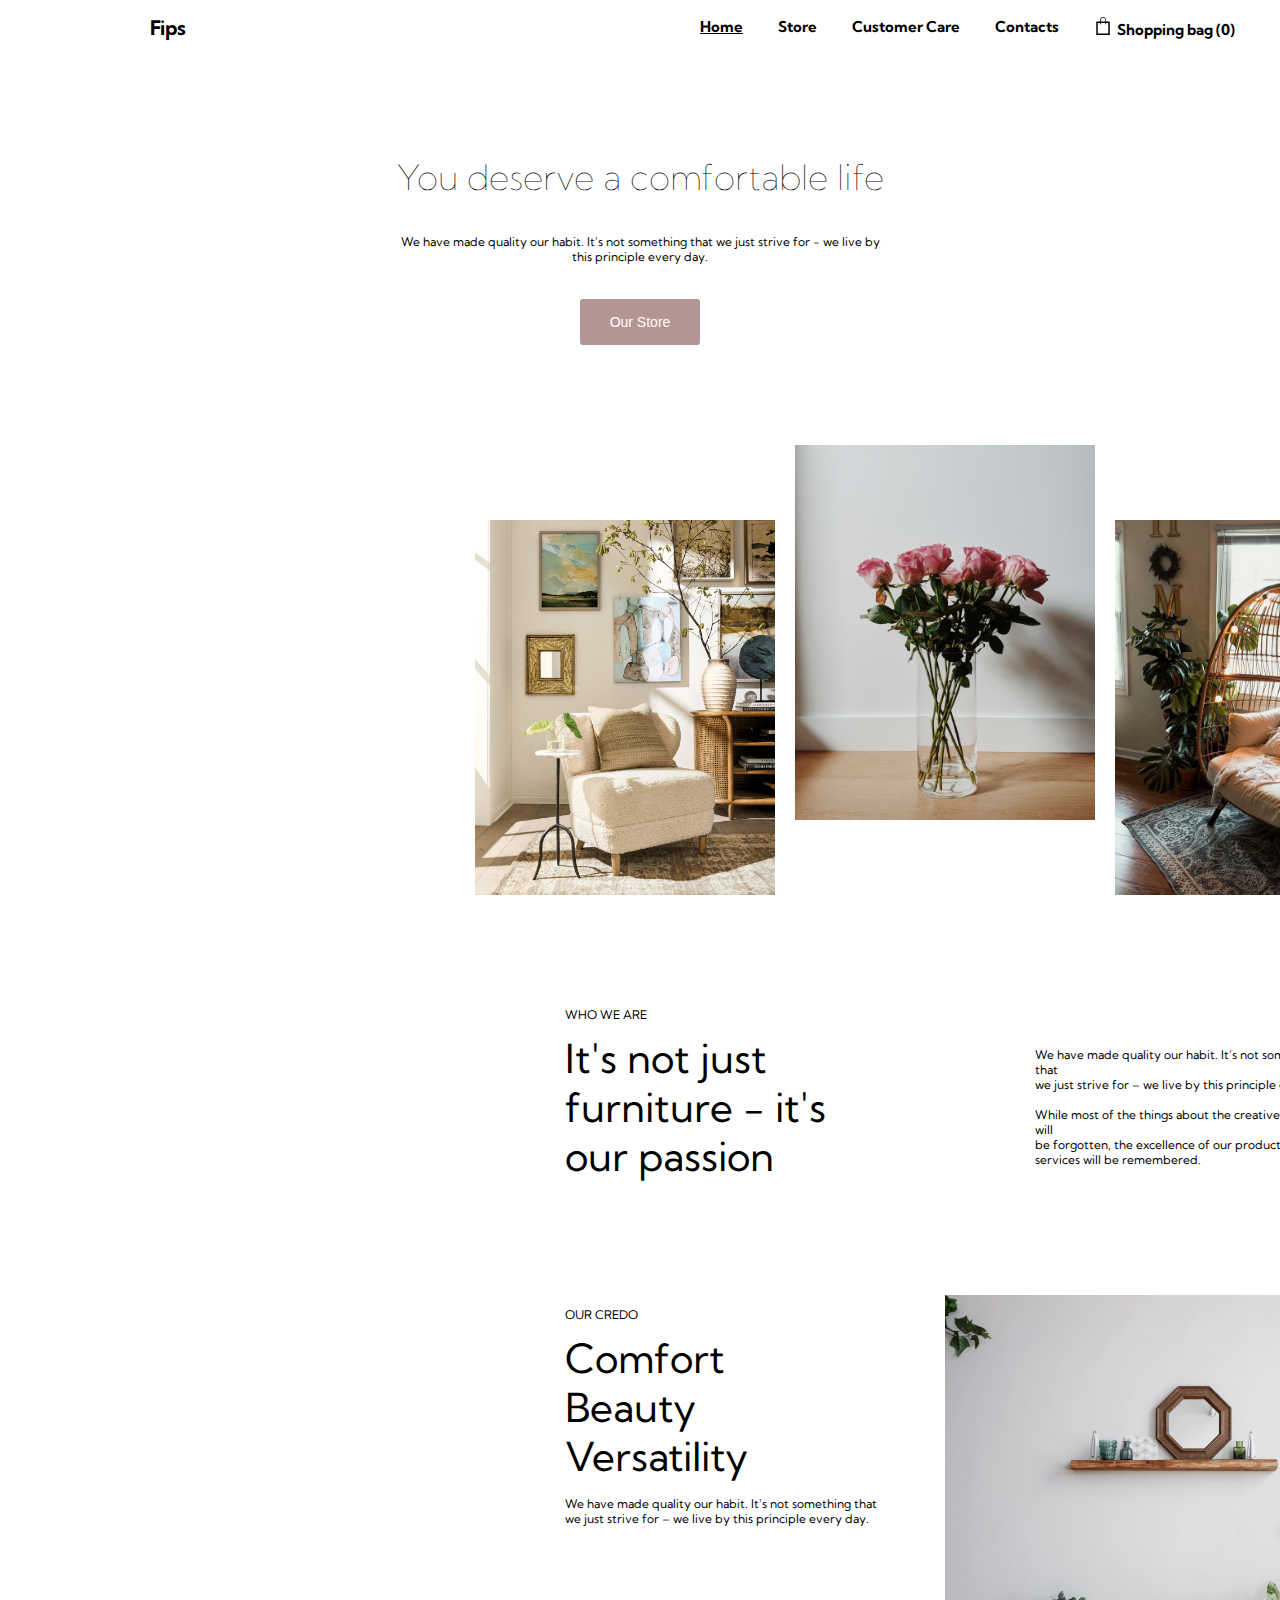
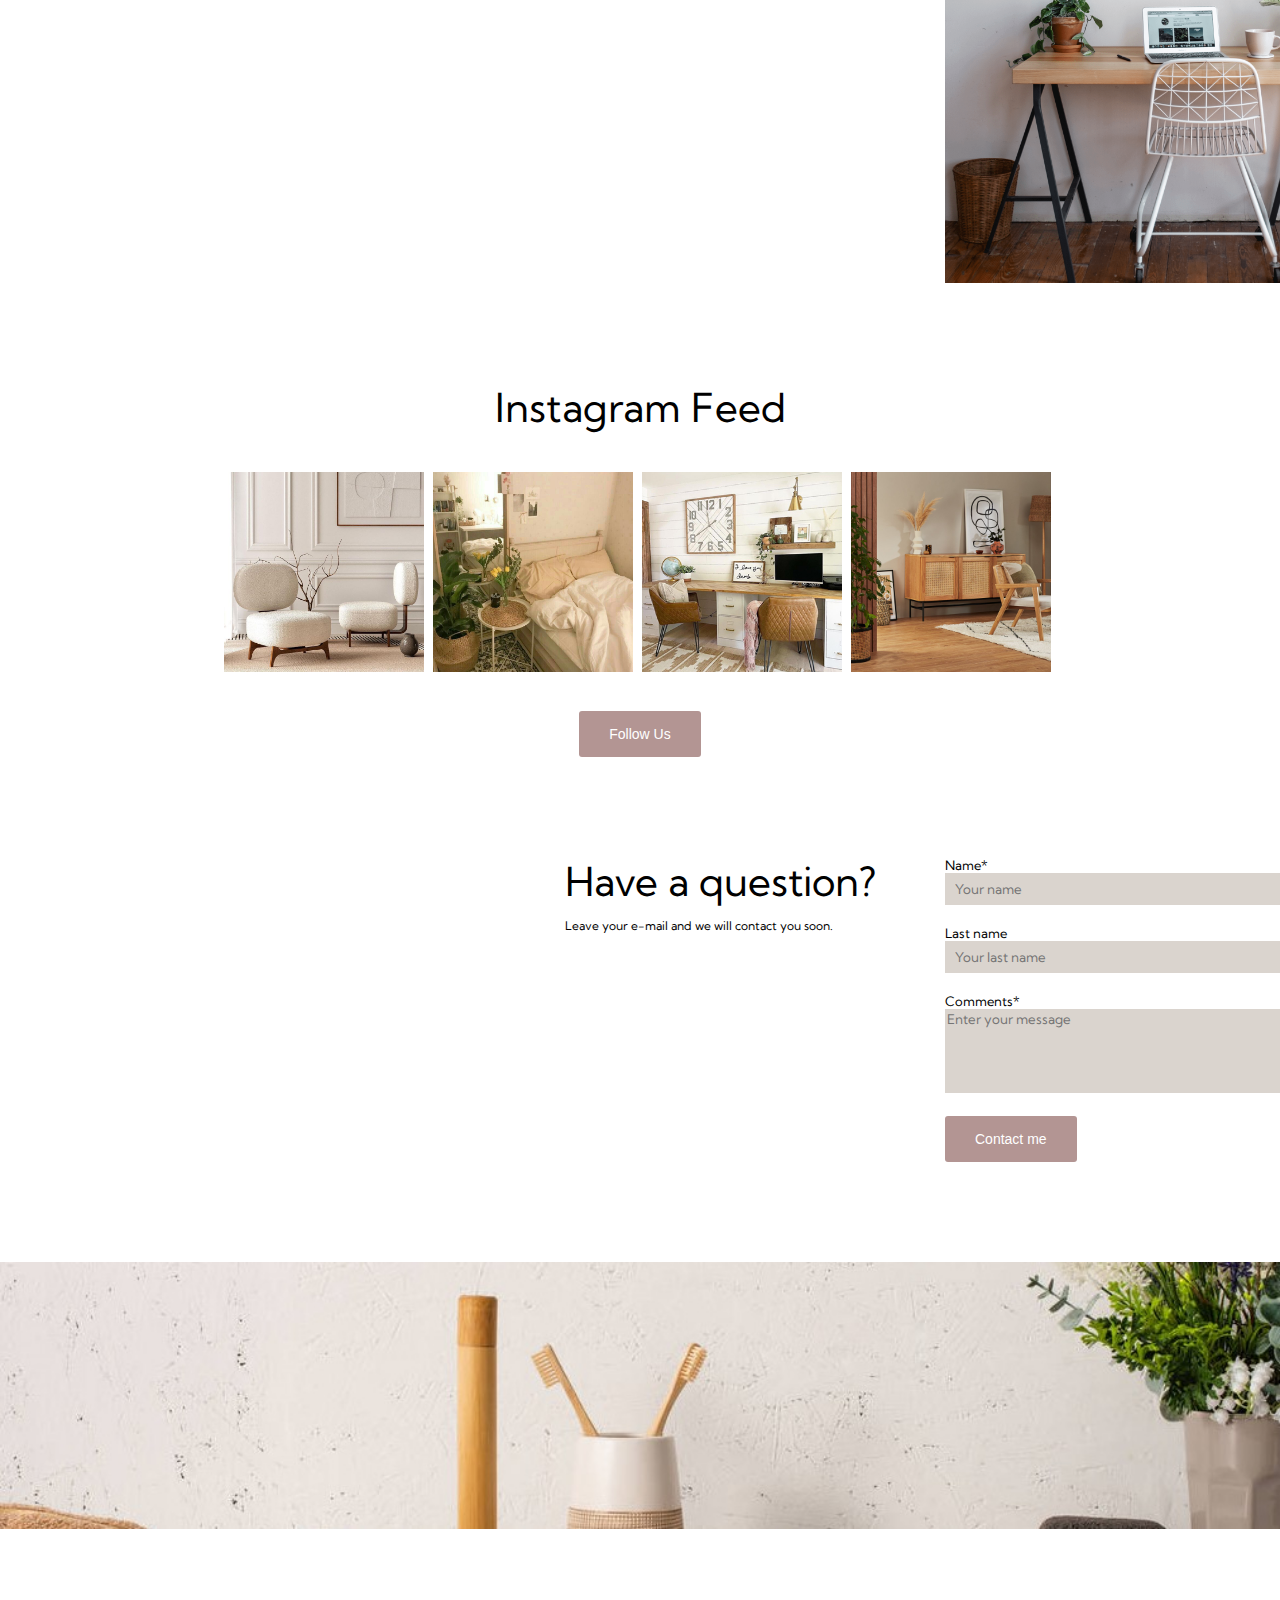
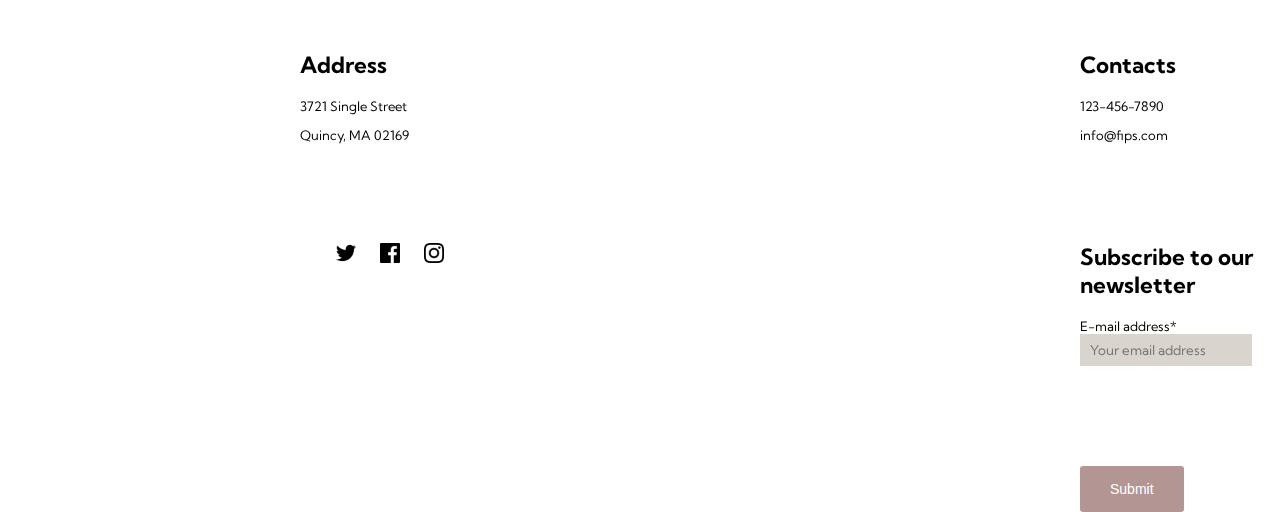
==== index.html @ 056886d8 "Attempting to align footer" ====
<!DOCTYPE html>
<html lang="en">
<head>
	<meta charset="UTF-8">
	<meta http-equiv="X-UA-Compatible" content="IE=edge">
	<meta name="viewport" content="width=device-width, initial-scale=1.0">
	<link rel="stylesheet" href="styles/work8.css">
	<link rel="stylesheet" href="styles/work8header.css">
	<link rel="stylesheet" href="styles/work8footer.css">
	<link rel="preconnect" href="https://fonts.googleapis.com">
<link rel="preconnect" href="https://fonts.gstatic.com" crossorigin>
<link href="https://fonts.googleapis.com/css2?family=Kumbh+Sans:wght@400;700&display=swap" rel="stylesheet">
	<title>Work 8</title>
</head>
<body>

<main>
	<nav>
		<div class="navbar">
			<div class="navbar-left alignment-nav">
				<div class="fips">Fips</div>
			</div>
			<div class="navbar-right alignment-nav">
				<ul>
					<li><u>Home</u></li>
					<li>Store</li>
					<li>Customer Care</li>
					<li>Contacts</li>
					<li><img class="shopping-bag alignment-nav" src="images/icons/shopping-bag-2.png">Shopping bag (0)</li>
				
				</ul>
			</div>
		</div>
	</nav>
	
	<section>
		<h1>You deserve a comfortable life</h1>
		<p class="small-text spacing">We have made quality our habit. It's not something that we just strive for - we live by <br>this principle every day.</p>
		<button class="buttons">Our Store</button>
	</section>

	<section>
		<div class="furniture-grid grid-display">
			<div>
				<img class="aesthetic-image chairs" src="images/chair-1.jpg" alt="chair1">
			</div>
			<div>
				<img class="aesthetic-image flowers" src="images/pexels-valeriia-miller-3910065.jpg" alt="flowers">
			</div>
			<div>
				<img class="aesthetic-image chairs" src="images/chair-2.jpg" alt="chair2">
			</div>
		</div>
	</section>

	<section>
		<div class="who-we-are-grid grid-display two-col">
			<div class="info">
				<p class="small-text">WHO WE ARE</p>
				<p class="quotes">It's not just<br>
					furniture - it's<br>
					our passion</p>
			</div>
			<div class="info">
				<p class="small-text about-us">We have made quality our habit. It’s not something that<br>
					we just strive for – we live by this principle every day.<br><br>
					While most of the things about the creative process will<br>
					be forgotten, the excellence of our products and<br>
					services will be remembered.</p>
			</div>
		</div>
	</section>

	<section>
		<div class="credo-grid grid-display two-col">
			<div class="info">
				<p class="small-text">OUR CREDO</p>
				<p class="quotes credo">Comfort<br>
					Beauty<br>
					Versatility</p>
				<p class="small-text">We have made quality our habit. It's not something that<br>
					we just strive for – we live by this principle every day.</p>
			</div>
			<div>
				<img class="plant-on-desk" src="images/plants-for-offices-main-image.png" alt="Plants on desk">
			</div>
		</div>
	</section>

	<section>
		<div>
			<div>
				<p class="quotes">Instagram Feed</p>
			</div>
			<div class="ig-pics-row spacing">
				<img class="ig-pic" src="images/ff9d0804113d04a0e3bfc1f195dd2d7a.jpg" alt="Chairs">
				<img class="ig-pic" src="images/room.jpg" alt="bedroom">
				<img class="ig-pic" src="images/wood.jpg" alt="Wooden Furniture">
				<img class="ig-pic" src="images/alma-sideboard-oak-cane-1655291407.jpg" alt="more furniture">
			</div>
			<div>
				<button class="buttons">Follow Us</button>
			</div>
		</div>
	</section>

	<section>
		<div class="contact-grid grid-display two-col">
			<div class="info">
				<p class="quotes question-margin">Have a question?</p>
				<p class="small-text">Leave your e-mail and we will contact you soon.</p>
			</div>
			<div class="contact-form">
				<form>
					<div>
						<label for="first">Name*</label><br>
						<input type="text" id="first" name="firstname" class="input-box box-design" placeholder="Your name">
					</div>
					<div>	
						<label for="last">Last name</label><br>
						<input type="text" id="last" name="lastname" class="input-box box-design" placeholder="Your last name">
					</div>
					<div>
						<label for="comments">Comments*</label><br>
						<textarea id="comments" class="box-design" rows="5" cols="55" placeholder="Enter your message"></textarea>
					</div>
					<div>
						<button class="buttons">Contact me</button>
					</div>
				</form>
			</div>
		</div>
	</section>

	<section>
		<img class="flower-footer" src="images/stock-photo-panoramic-view-flowerpot-towels-hygiene.jpeg" alt="flower footer">
	</section>

	<footer>
		<div class="footer">
			<div class="left-section">
				<div class="heading">
					<h2>Address</h2>
				</div>
				<div class="info-footer">
					<p>3721 Single Street</p>
					<p>Quincy, MA 02169</p>
				</div>
					<div class="social">
						<img class="icons" src="images/icons/twitter-1.png" alt="Twitter">
						<img class="icons" src="images/icons/facebook-6.png" alt="Facebook">
						<img class="icons" src="images/icons/instagram-11.png" alt="Instagram">
				</div>
			</div>
			<div class="middle-section">
				<div class="heading">
					<h2>Contacts</h2>
				</div>
				<div class="info-footer">
					<p>123-456-7890</p>
					<p>info@fips.com</p>
				</div>
			<div class="right-section">
				<div class="heading">
					<h2>Subscribe to our newsletter</h2>
				</div>
				<div class="subscribe-form">
					<form>
						<div class="info-footer">	
							<label for="email">E-mail address*</label><br>
							<input type="text" id="email" name="email" class="input-box box-design sub-label" placeholder="Your email address">
						</div>
						<div>
							<button class="buttons sub-but">Submit</button>
						</div>
					</form>
				</div>
			</div>
		</div>
	</footer>
	
</main>	
</body>
</html>
---- styles/work8.css ----
body {
  font-family: 'Kumbh Sans', sans-serif;
  margin: 0; 
  width: 100%;
  top: 0;
  bottom: 0;
}

main {
  align-items: center;
  text-align: center;
}

section {
  text-align: center;
  margin-bottom: 100px;
}

h1 {
  font-size: 35px;
  font-weight: lighter;
  margin-top: 100px;
  margin-bottom: 35px;
}

.small-text {
  font-size: 12px;
}

.spacing {
  margin-bottom: 35px;
}

.buttons {
  color: white;
  background-color: rgb(179, 149, 147);
  font-size: 14px;
  border: none;
  border-radius: 3px;
  padding-left: 30px;
  padding-right: 30px;
  padding-top: 15px;
  padding-bottom: 15px;
}

.grid-display{
  display: grid;
  width: 940px;
  margin-left: 475px;
}


.furniture-grid {
  grid-template-areas: left center right;
  grid-template-columns: 1fr 1fr 1fr;
  grid-template-rows: 450px;
  column-gap: 20px;
}

.aesthetic-image {
  display: block;
  height: 375px;
  width: 300px;
}

.chairs {
  margin-top: 75px;
}

.flowers {
  align-self: start;
}

.two-col {
  grid-template-areas: left right;
  grid-template-columns: 1fr 1fr;
}

.who-we-are-grid {
  grid-template-rows: 200px;
}

.info {
  text-align: left;
  padding-left: 90px;
}

.quotes {
  font-size: 40px;
  margin-top: 0;
}

.credo {
  margin-bottom: 15px;
}

.about-us {
  padding-right: 70px;
  padding-top: 40px;
}

.credo-grid {
  grid-template-rows: 588px;
}

.plant-on-desk {
  width: 100%;
}

.ig-pics-row {
  align-items: center;
}

.ig-pic {
  height: 200px;
  width: 200px;
  margin-right: 5px;
}

.question-margin {
  margin-top: 0;
  margin-bottom: 10px;
}

.contact-form {
  text-align: left;
  font-size: 13px;
}

.box-design {
  font-family: 'kumbh sans';
  background-color: rgb(218, 212, 206);
  width: 80%;
  margin-bottom: 20px;
  border: none;
}

.input-box {
  height: 30px;
  border: none;
  padding-left: 10px;
}

.flower-footer {
  width: 100%;
}
---- styles/work8header.css ----
.navbar {
  height: 55px;
  display: flex;
  flex-direction: row;
  justify-content: space-between;
  position: sticky;
  left: 0;
  right: 0;
  background-color: white;
  width: 100%;
  margin-top: 0;
}

.alignment-nav {
  align-items: center;
}

.navbar-left{
  display: flex;
}

.fips {
  font-weight: bold;
  font-size: 20px;
  padding-left: 150px;
}

.navbar-right {
  display: flex;
  justify-content: space-between;
  list-style-type: none;
  padding-right: 10px;
}

ul {
  list-style-type: none;
}

li {
  float: left;
  font-weight: bold;
  margin-right: 35px;
  font-size: 15px;
}


.shopping-bag {
  height: 18px;
  padding-right: 5px;
}
---- styles/work8footer.css ----
.footer {
  height: 300px;
  display: flex;
  flex-direction: row;
  justify-content: space-between;
  position: sticky;
  bottom: 0;
  left: 0;
  right: 0;
  background-color: white;
}

.left-section {
  display: inline;
  margin-left: 300px;
  width: 200px;
}

.heading {
  font-size: 15px;
  text-align: left;
}

.info-footer {
  font-size: 13px;
  text-align: left;
  margin-bottom: 100px;
}

.social {
  align-items: left;
  margin-left: 0;
}

.icons {
  height: 20px;
  margin-right: 20px;
}

.middle-section {
  display: inline;
  width: 200px;
}

.right-section {
  display: inline;
}

.subscribe-form {
  text-align: left;
}

.sub-label {
  margin-bottom: 0;
}

.sub-but {
  margin-top: 0;
}
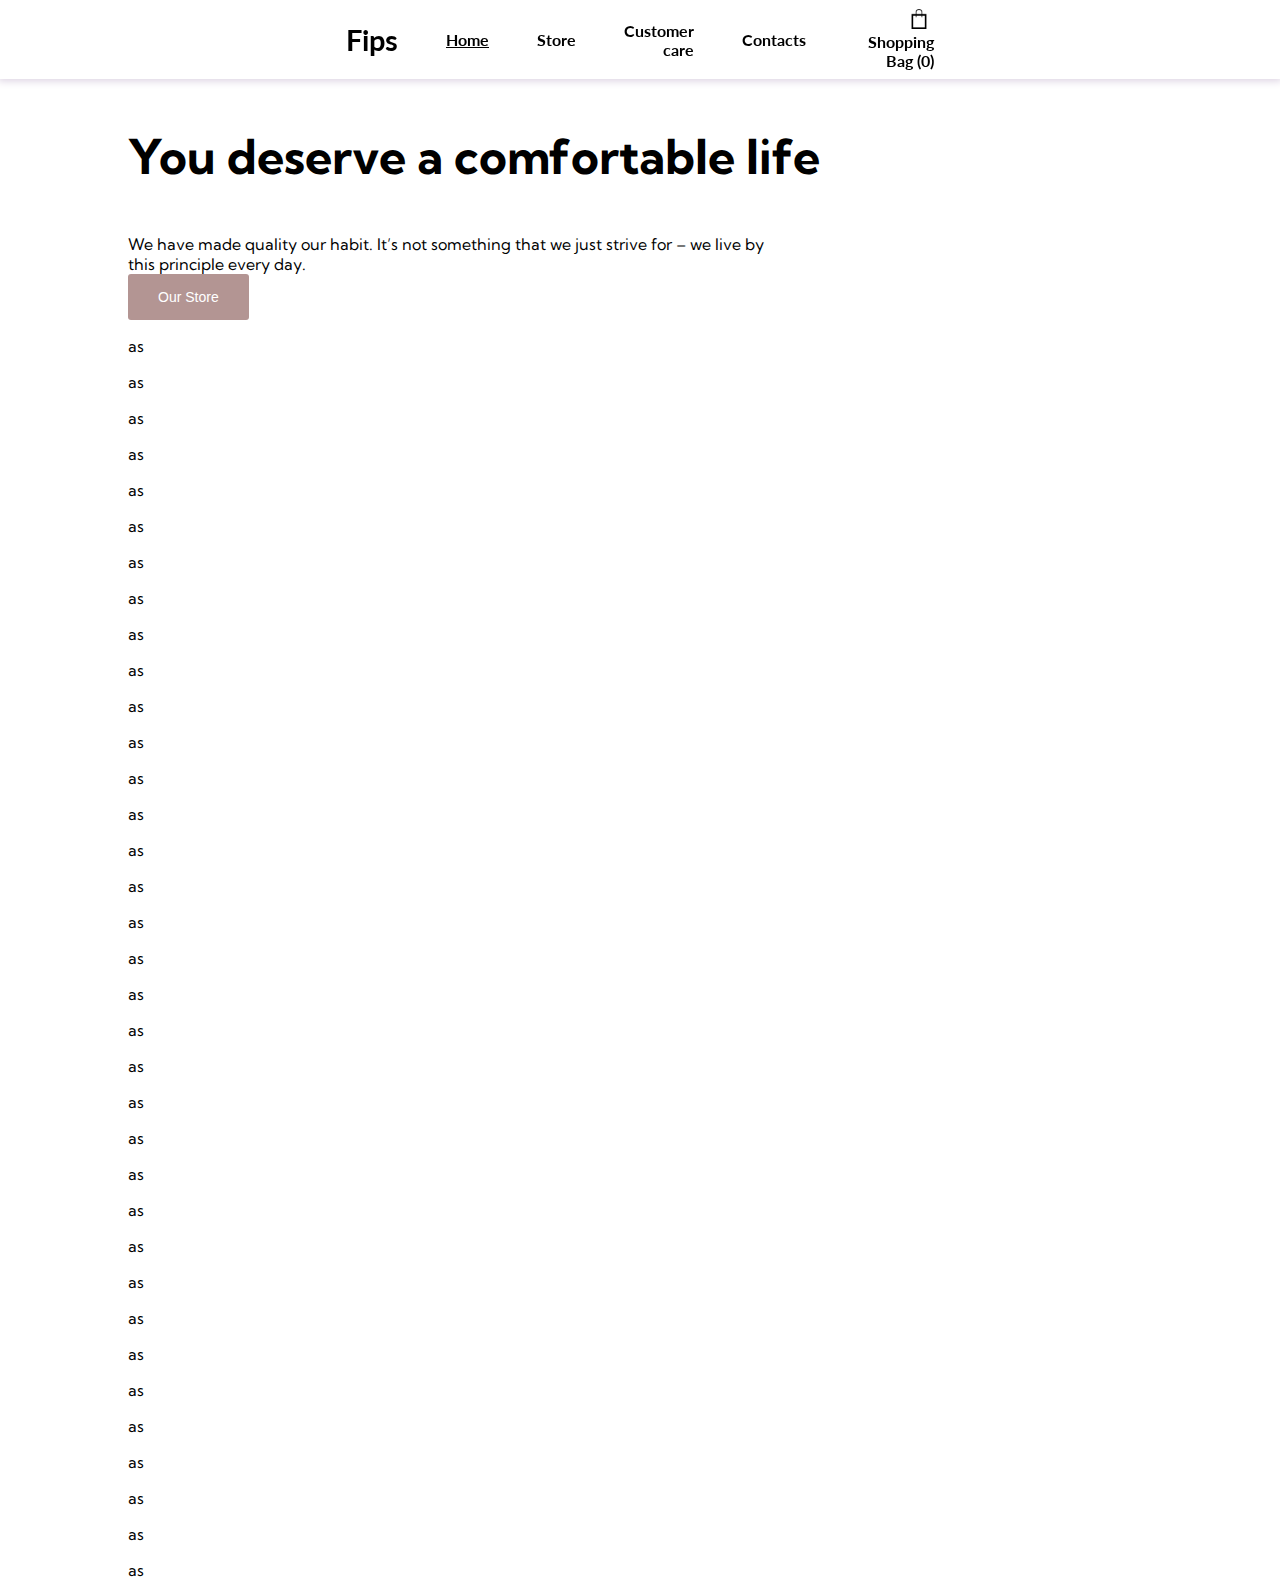
==== commit f67e9bd4: "Working on work 8 section 1" ====
--- a/index.html
+++ b/index.html
@@ -8,13 +8,16 @@
 	<link rel="stylesheet" href="styles/work8header.css">
 	<link rel="stylesheet" href="styles/work8footer.css">
 	<link rel="preconnect" href="https://fonts.googleapis.com">
-<link rel="preconnect" href="https://fonts.gstatic.com" crossorigin>
-<link href="https://fonts.googleapis.com/css2?family=Kumbh+Sans:wght@400;700&display=swap" rel="stylesheet">
-	<title>Work 8</title>
+	<link rel="preconnect" href="https://fonts.gstatic.com" crossorigin>
+	<link href="https://fonts.googleapis.com/css2?family=Kumbh+Sans:wght@400;700&display=swap" rel="stylesheet">
+	<link rel="preconnect" href="https://fonts.googleapis.com">
+	<link rel="preconnect" href="https://fonts.gstatic.com" crossorigin>
+	<link href="https://fonts.googleapis.com/css2?family=Lato&display=swap" rel="stylesheet">
+	<title>Work 8-2</title>
 </head>
 <body>
 
-<main>
+<!-- <main>
 	<nav>
 		<div class="navbar">
 			<div class="navbar-left alignment-nav">
@@ -27,7 +30,6 @@
 					<li>Customer Care</li>
 					<li>Contacts</li>
 					<li><img class="shopping-bag alignment-nav" src="images/icons/shopping-bag-2.png">Shopping bag (0)</li>
-				
 				</ul>
 			</div>
 		</div>
@@ -178,7 +180,78 @@
 			</div>
 		</div>
 	</footer>
+</main>	 -->
+
 	
-</main>	
+	<nav class="header header-alignment bottom-border">
+		<div class="navbar header-alignment">
+			<div class="fips">Fips</div>
+			<div class="menu-items header-alignment">
+				<div class="content"><u>Home</u></div>
+				<div class="content">Store</div>
+				<div class="content">Customer care</div>
+				<div class="content">Contacts</div>
+				<div class="content"><img id="shopping-bag" src="images/icons/shopping-bag-2.png" alt="Shopping Bag">Shopping Bag (0)</div>
+			</div>
+		</div>
+	</nav>
+
+	<main class="center">
+		<section>
+			<h3>You deserve a comfortable life</h3>
+			<div>
+				We have made quality our habit. It’s not something that we just strive for – we live by <br> this principle every day. 
+			</div>
+			<div>
+				<button class="buttons">Our Store</button>
+			</div>
+		</section>
+
+
+	<p>as</p>
+	<p>as</p>
+
+	<p>as</p>
+	<p>as</p>
+	<p>as</p>
+	<p>as</p>
+	<p>as</p>
+	<p>as</p>
+	<p>as</p>
+	<p>as</p>
+	<p>as</p>
+	<p>as</p>
+	<p>as</p>
+	<p>as</p>
+	<p>as</p>
+
+	<p>as</p>
+	<p>as</p>
+	<p>as</p>
+	<p>as</p>
+
+	<p>as</p>
+	<p>as</p>
+	<p>as</p>
+	<p>as</p>
+	<p>as</p>
+	<p>as</p>
+	<p>as</p>
+	<p>as</p>
+	<p>as</p>
+	<p>as</p>
+	<p>as</p>
+	<p>as</p>
+	<p>as</p>
+	<p>as</p>
+	<p>as</p>
+	<p>as</p>
+
+
+
+		
+
+	</main>
+
 </body>
 </html>--- a/styles/work8.css
+++ b/styles/work8.css
@@ -1,12 +1,34 @@
 body {
   font-family: 'Kumbh Sans', sans-serif;
   margin: 0; 
-  width: 100%;
   top: 0;
   bottom: 0;
 }
 
-main {
+.center {
+  align-items: center;
+  text-align: ;
+  width: 1024px;
+  margin: auto;
+}
+
+h3 {
+  font-size: 48px;
+}
+
+.buttons {
+  color: white;
+  background-color: rgb(179, 149, 147);
+  font-size: 14px;
+  border: none;
+  border-radius: 3px;
+  padding-left: 30px;
+  padding-right: 30px;
+  padding-top: 15px;
+  padding-bottom: 15px;
+}
+
+/* main {
   align-items: center;
   text-align: center;
 }
@@ -144,6 +166,4 @@
 .flower-footer {
   width: 100%;
 }
-
-
-
+ */
--- a/styles/work8header.css
+++ b/styles/work8header.css
@@ -1,4 +1,4 @@
-.navbar {
+/* .navbar {
   height: 55px;
   display: flex;
   flex-direction: row;
@@ -48,7 +48,56 @@
   height: 18px;
   padding-right: 5px;
 }
+ */
 
+.header-alignment {
+display: flex;
+align-items: center;
+}
 
+.header {
+flex-direction: row;
+position: sticky;
+margin-top: 0;
+width: 100%;
+height: 79px;
+border: none;
+}
 
+.bottom-border {
+bottom: 1px;
+box-shadow: 0px 0px 8px 2px ;
+color: rgb(220, 210, 226);
+}
 
+.navbar {
+justify-content: space-between;
+width: 1240px;
+margin-left: 330px;
+margin-right: 330px;
+font-weight: 700;
+padding-top: 24px;
+padding-bottom: 24px;
+padding-left: 16px;
+padding-right: 16px;
+color: black;
+font-family: 'Lato', sans-serif;
+}
+
+.fips {
+font-size: 29px;
+font-weight: bold;
+}
+
+.content {
+font-size: 16px;
+text-align: right;
+margin-left: 48px;
+width: fit-content;
+}
+
+#shopping-bag {
+height: 20px;
+padding-right: 5px;
+
+}
--- a/styles/work8footer.css
+++ b/styles/work8footer.css
@@ -1,4 +1,4 @@
-.footer {
+/* .footer {
   height: 300px;
   display: flex;
   flex-direction: row;
@@ -56,4 +56,4 @@
 
 .sub-but {
   margin-top: 0;
-}+} */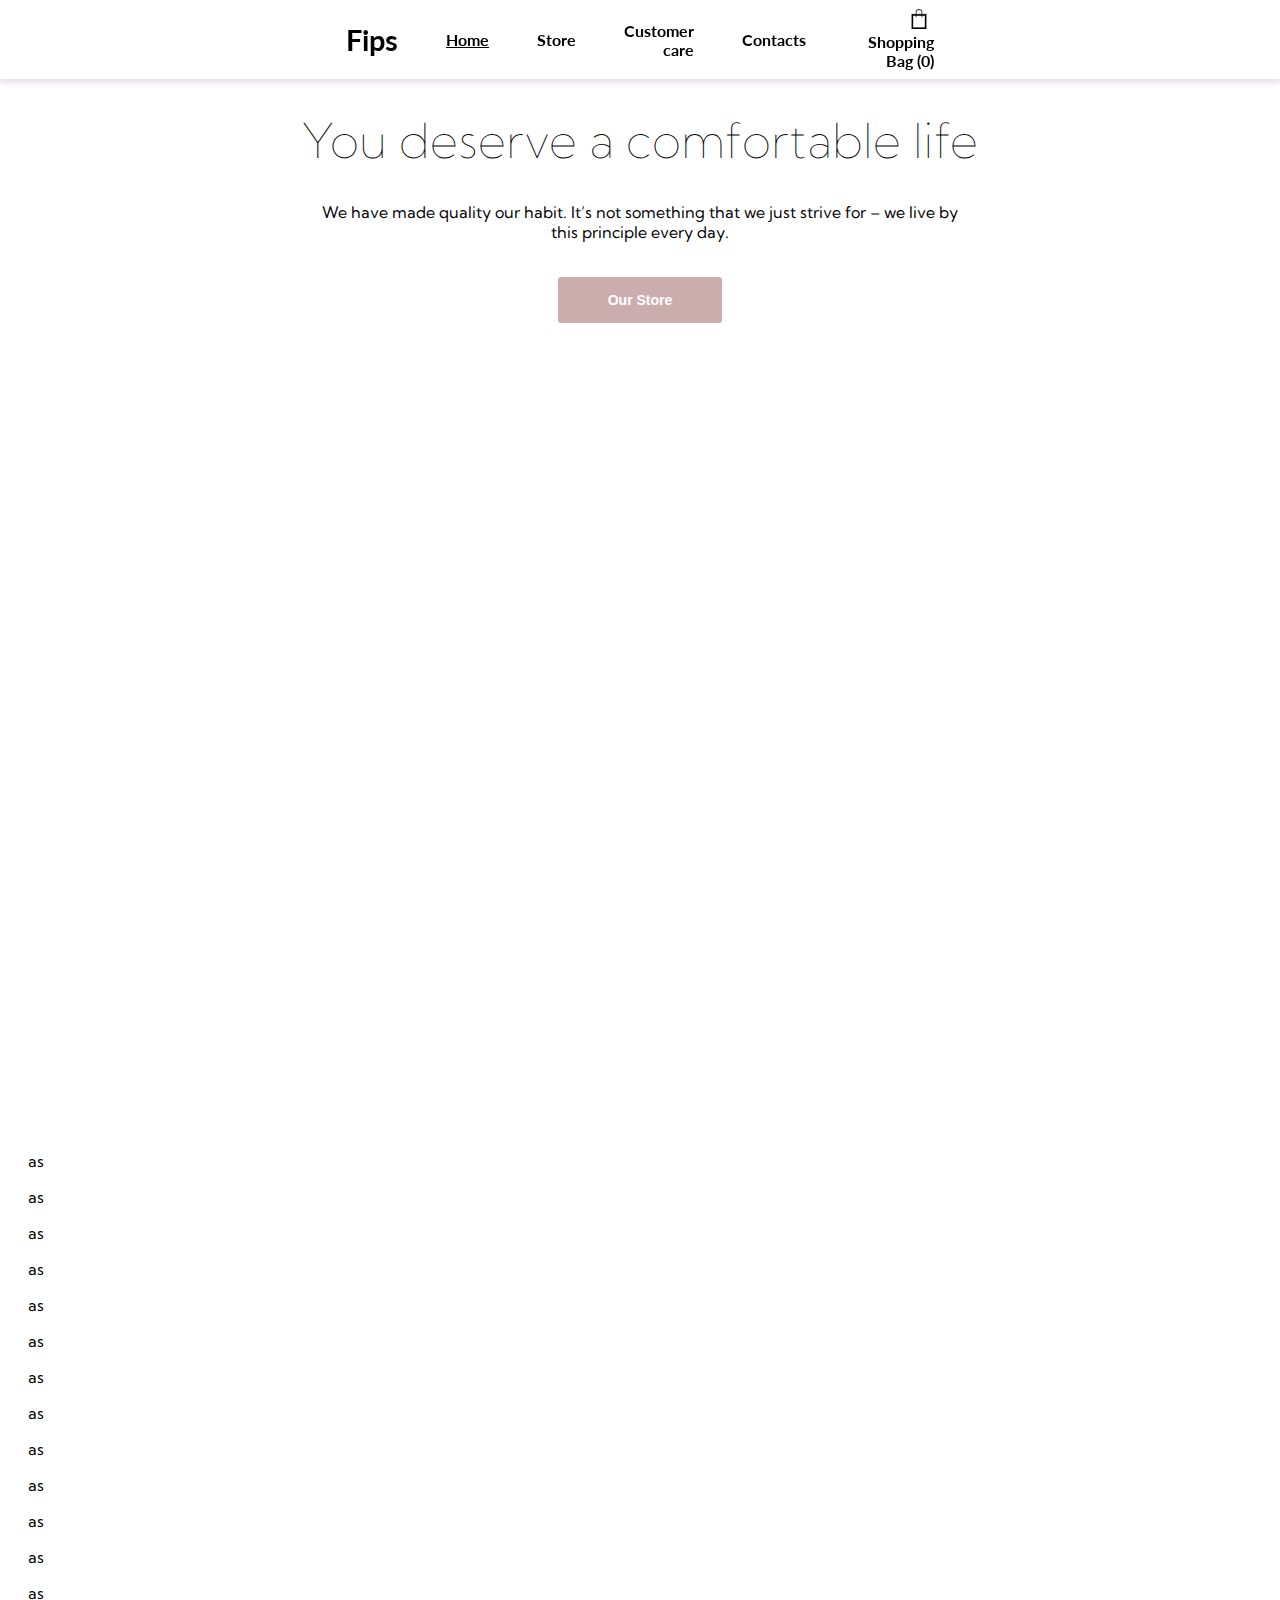
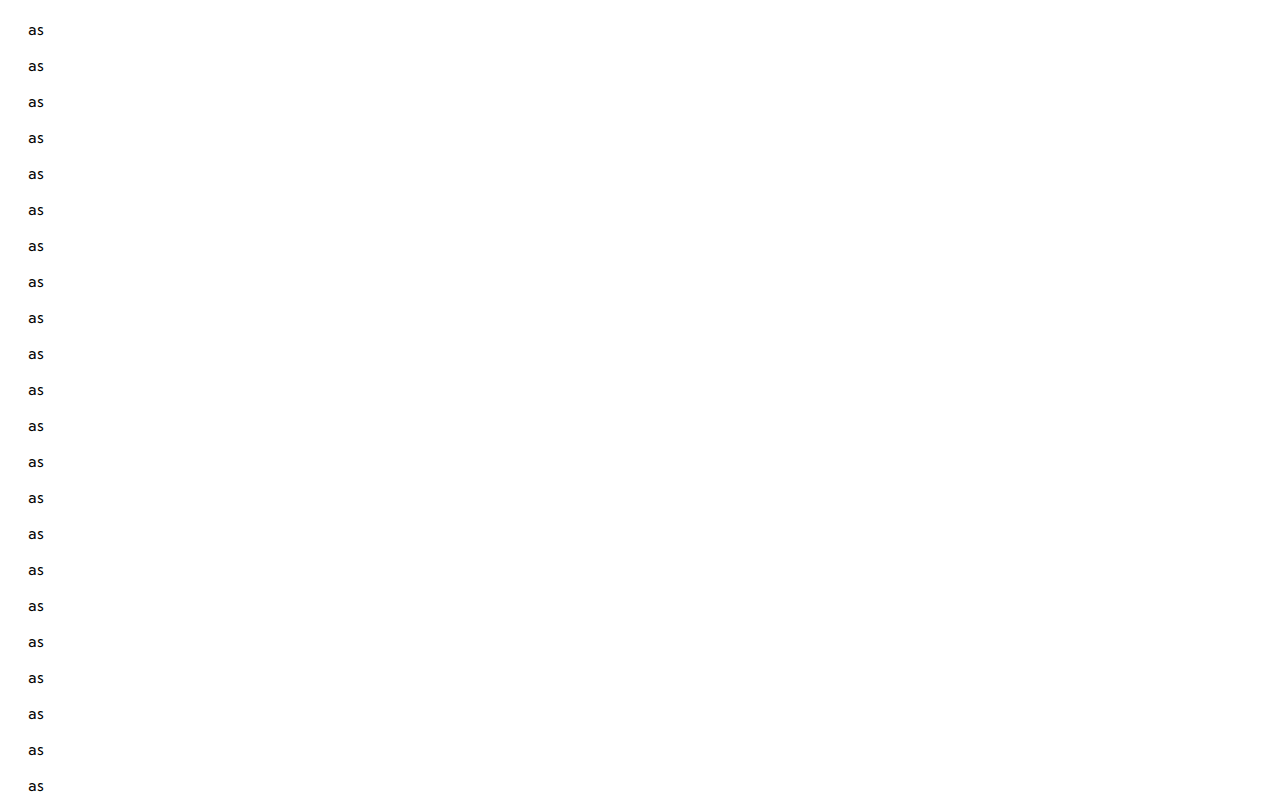
==== commit 6a6c368e: "centered header for section 1" ====
--- a/index.html
+++ b/index.html
@@ -197,9 +197,9 @@
 	</nav>
 
 	<main class="center">
-		<section>
-			<h3>You deserve a comfortable life</h3>
-			<div>
+		<section class="section-1 div-items-center">
+			<h1>You deserve a comfortable life</h1>
+			<div class="spacing ">
 				We have made quality our habit. It’s not something that we just strive for – we live by <br> this principle every day. 
 			</div>
 			<div>
--- a/styles/work8.css
+++ b/styles/work8.css
@@ -6,24 +6,36 @@
 }
 
 .center {
-  align-items: center;
-  text-align: ;
-  width: 1024px;
+  width: 1224px;
   margin: auto;
 }
 
-h3 {
+.div-items-center {
+  text-align: center;
+}
+
+.section-1 {
+  height: 1024px;
+}
+
+.spacing {
+  margin-bottom: 35px;
+}
+
+h1 {
   font-size: 48px;
+  font-weight: lighter;
 }
 
 .buttons {
   color: white;
-  background-color: rgb(179, 149, 147);
+  background-color: #CCADAD;
   font-size: 14px;
+  font-weight: 600;
   border: none;
   border-radius: 3px;
-  padding-left: 30px;
-  padding-right: 30px;
+  padding-left: 50px;
+  padding-right: 50px;
   padding-top: 15px;
   padding-bottom: 15px;
 }
@@ -49,9 +61,7 @@
   font-size: 12px;
 }
 
-.spacing {
-  margin-bottom: 35px;
-}
+
 
 .buttons {
   color: white;
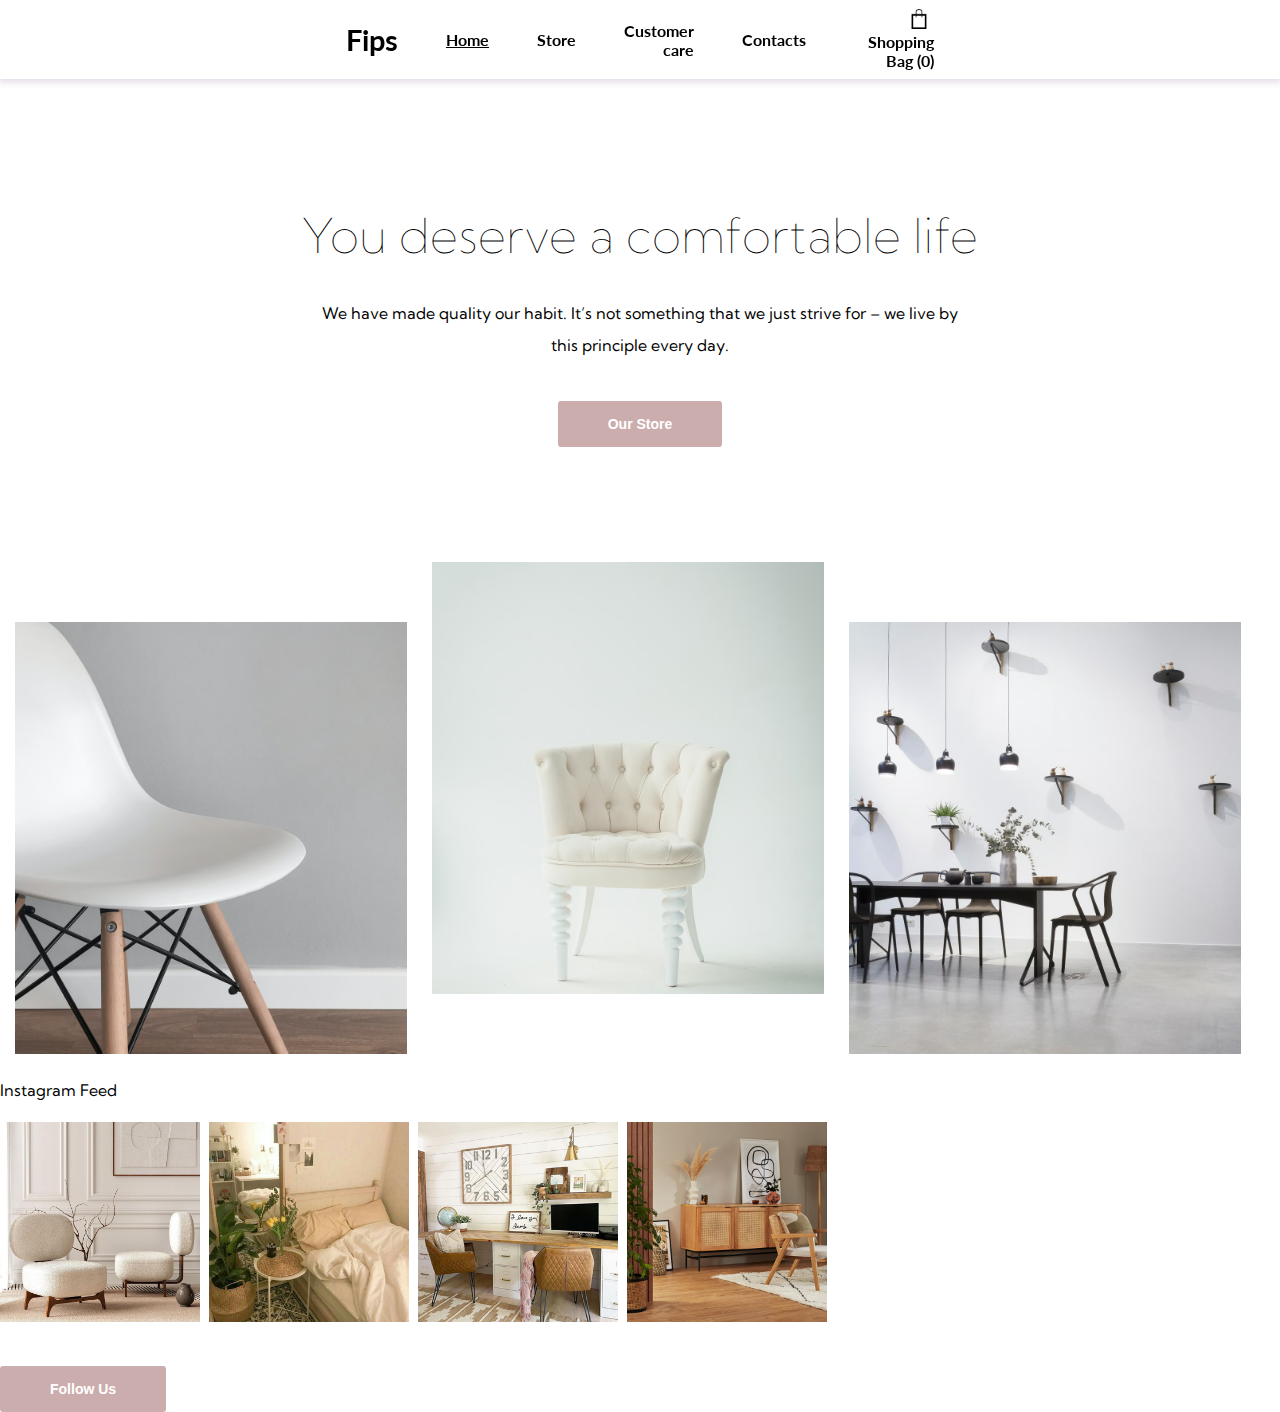
==== commit 4af66adf: "Completed first section div pictures" ====
--- a/index.html
+++ b/index.html
@@ -196,56 +196,41 @@
 		</div>
 	</nav>
 
-	<main class="center">
+	<main class="center-div">
 		<section class="section-1 div-items-center">
 			<h1>You deserve a comfortable life</h1>
-			<div class="spacing ">
+			<p class="spacing">
 				We have made quality our habit. It’s not something that we just strive for – we live by <br> this principle every day. 
-			</div>
-			<div>
-				<button class="buttons">Our Store</button>
+			</p>
+			<div>
+				<button class="buttons margin-bottom-buttons">Our Store</button>
+			</div>
+			<div class="pictures-row-1 margin-center">
+				<div class="column picture-margin"><img class="aesthetic-images" src="images/agata-create-unsplash-AQEzqWqnVaS3eKx5.avif" alt="Chair 1"></div>
+				<div class="column"><img class="aesthetic-images" src="images/daniil-silantev-unsplash-YleXlbbvg6U9PDB9.avif" alt="chair 2"></div>
+				<div class="column picture-margin"><img class="aesthetic-images align-bottom" src="images/jean-philippe-delberghe-PVQnaFyePvU-unsplash-mnl08bgoeeHyRV0W.avif" alt="table 1"></div>
 			</div>
 		</section>
 
-
-	<p>as</p>
-	<p>as</p>
-
-	<p>as</p>
-	<p>as</p>
-	<p>as</p>
-	<p>as</p>
-	<p>as</p>
-	<p>as</p>
-	<p>as</p>
-	<p>as</p>
-	<p>as</p>
-	<p>as</p>
-	<p>as</p>
-	<p>as</p>
-	<p>as</p>
-
-	<p>as</p>
-	<p>as</p>
-	<p>as</p>
-	<p>as</p>
-
-	<p>as</p>
-	<p>as</p>
-	<p>as</p>
-	<p>as</p>
-	<p>as</p>
-	<p>as</p>
-	<p>as</p>
-	<p>as</p>
-	<p>as</p>
-	<p>as</p>
-	<p>as</p>
-	<p>as</p>
-	<p>as</p>
-	<p>as</p>
-	<p>as</p>
-	<p>as</p>
+		
+
+		<section>
+			<div>
+				<div>
+					<p class="quotes">Instagram Feed</p>
+				</div>
+				<div class="ig-pics-row spacing">
+					<img class="ig-pic" src="images/ff9d0804113d04a0e3bfc1f195dd2d7a.jpg" alt="Chairs">
+					<img class="ig-pic" src="images/room.jpg" alt="bedroom">
+					<img class="ig-pic" src="images/wood.jpg" alt="Wooden Furniture">
+					<img class="ig-pic" src="images/alma-sideboard-oak-cane-1655291407.jpg" alt="more furniture">
+				</div>
+				<div>
+					<button class="buttons">Follow Us</button>
+				</div>
+			</div>
+		</section>
+	
 
 
 
--- a/styles/work8.css
+++ b/styles/work8.css
@@ -3,11 +3,23 @@
   margin: 0; 
   top: 0;
   bottom: 0;
-}
-
-.center {
+  background-color: #FFFFFF;
+  margin-top: 0;
+  
+}
+
+p {
+  line-height: 200%;
+}
+
+.center-div {
   width: 1224px;
   margin: auto;
+  width: 100%;
+}
+
+.margin-center {
+  margin: auto;
 }
 
 .div-items-center {
@@ -15,16 +27,17 @@
 }
 
 .section-1 {
-  height: 1024px;
+  height: fit-content;
 }
 
 .spacing {
-  margin-bottom: 35px;
+  margin-bottom: 40px;
 }
 
 h1 {
   font-size: 48px;
   font-weight: lighter;
+  margin-top: 127px;
 }
 
 .buttons {
@@ -40,6 +53,41 @@
   padding-bottom: 15px;
 }
 
+.margin-bottom-buttons {
+  margin-bottom: 115px;
+}
+
+.pictures-row-1{
+  display: table;
+  content: "";
+  clear: both;
+}
+
+.column {
+  float: left;
+  padding-right: 25px;
+}
+
+.picture-margin {
+  margin-top: 60px;
+}
+
+.aesthetic-images {
+  height: 432px;
+  width: 392px;
+}
+
+
+.ig-pics-row {
+  align-items: center;
+}
+
+.ig-pic {
+  height: 200px;
+  width: 200px;
+  margin-right: 5px;
+}
+
 /* main {
   align-items: center;
   text-align: center;
--- a/styles/work8header.css
+++ b/styles/work8header.css
@@ -1,103 +1,103 @@
-/* .navbar {
-  height: 55px;
-  display: flex;
-  flex-direction: row;
-  justify-content: space-between;
-  position: sticky;
-  left: 0;
-  right: 0;
-  background-color: white;
-  width: 100%;
-  margin-top: 0;
+/* /* .navbar {
+height: 55px;
+display: flex;
+flex-direction: row;
+justify-content: space-between;
+position: sticky;
+left: 0;
+right: 0;
+background-color: white;
+width: 100%;
+margin-top: 0;
 }
 
 .alignment-nav {
-  align-items: center;
+align-items: center;
 }
 
 .navbar-left{
-  display: flex;
+display: flex;
 }
 
 .fips {
-  font-weight: bold;
-  font-size: 20px;
-  padding-left: 150px;
+font-weight: bold;
+font-size: 20px;
+padding-left: 150px;
 }
 
 .navbar-right {
-  display: flex;
-  justify-content: space-between;
-  list-style-type: none;
-  padding-right: 10px;
+display: flex;
+justify-content: space-between;
+list-style-type: none;
+padding-right: 10px;
 }
 
 ul {
-  list-style-type: none;
+list-style-type: none;
 }
 
 li {
-  float: left;
-  font-weight: bold;
-  margin-right: 35px;
-  font-size: 15px;
+float: left;
+font-weight: bold;
+margin-right: 35px;
+font-size: 15px;
 }
 
 
 .shopping-bag {
-  height: 18px;
-  padding-right: 5px;
+height: 18px;
+padding-right: 5px;
 }
- */
+*/
 
 .header-alignment {
-display: flex;
-align-items: center;
+  display: flex;
+  align-items: center;
 }
 
 .header {
-flex-direction: row;
-position: sticky;
-margin-top: 0;
-width: 100%;
-height: 79px;
-border: none;
+  flex-direction: row;
+  position: sticky;
+  margin-top: 0;
+  width: 100%;
+  height: 79px;
+  border: none;
 }
 
 .bottom-border {
-bottom: 1px;
-box-shadow: 0px 0px 8px 2px ;
-color: rgb(220, 210, 226);
+  bottom: 1px;
+  box-shadow: 0px 0px 8px 2px ;
+  color: rgb(220, 210, 226);
 }
 
 .navbar {
-justify-content: space-between;
-width: 1240px;
-margin-left: 330px;
-margin-right: 330px;
-font-weight: 700;
-padding-top: 24px;
-padding-bottom: 24px;
-padding-left: 16px;
-padding-right: 16px;
-color: black;
-font-family: 'Lato', sans-serif;
+  display: flex;
+  justify-content: space-between;
+  width: 1240px;
+  margin-left: 330px;
+  margin-right: 330px;
+  font-weight: 700;
+  padding-top: 24px;
+  padding-bottom: 24px;
+  padding-left: 16px;
+  padding-right: 16px;
+  color: black;
+  font-family: 'Lato', sans-serif;
 }
 
 .fips {
-font-size: 29px;
-font-weight: bold;
+  font-size: 29px;
+  font-weight: bold;
 }
 
 .content {
-font-size: 16px;
-text-align: right;
-margin-left: 48px;
-width: fit-content;
+  font-size: 16px;
+  text-align: right;
+  margin-left: 48px;
+  width: fit-content;
 }
 
 #shopping-bag {
-height: 20px;
-padding-right: 5px;
-
-}
+  height: 20px;
+  padding-right: 5px;
+} 
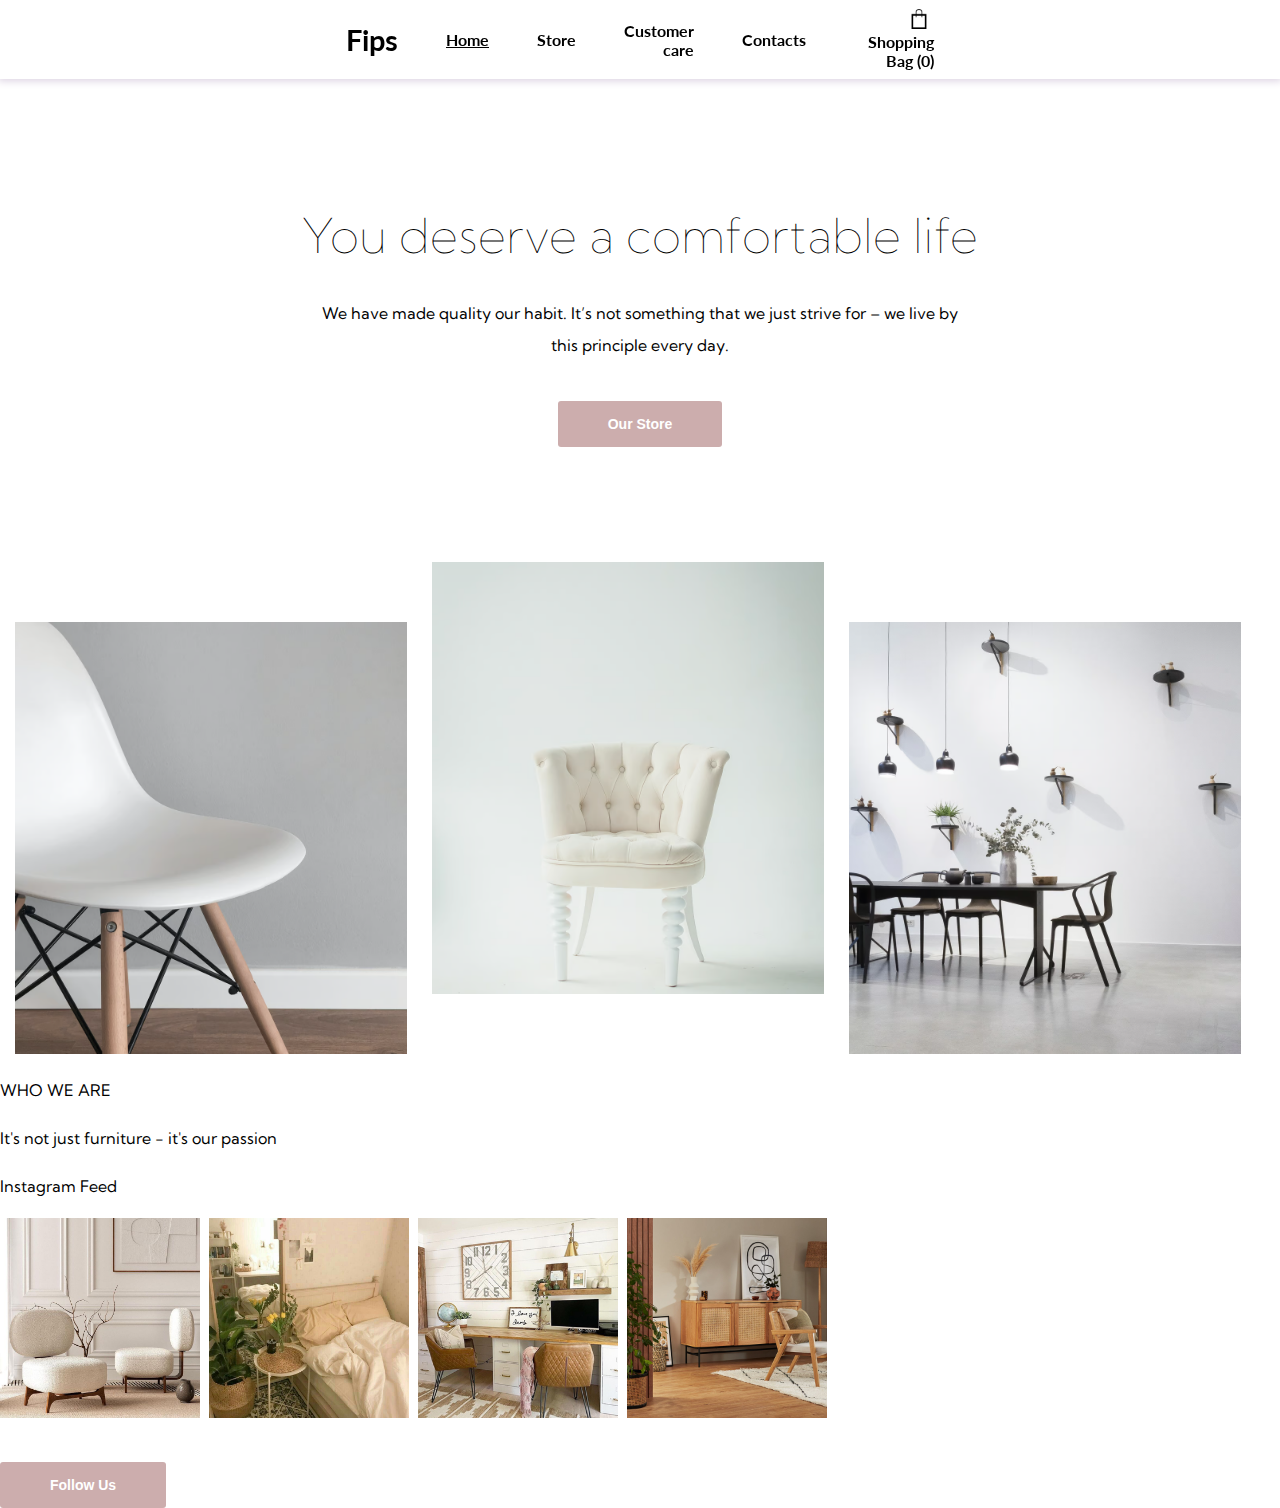
==== commit cb717f5a: "added paragraphs for about us" ====
--- a/index.html
+++ b/index.html
@@ -212,7 +212,12 @@
 			</div>
 		</section>
 
-		
+		<section>
+			<div>
+				<p>WHO WE ARE</p>
+				<P>It's not just furniture - it's our passion</P>
+			</div>
+		</section>
 
 		<section>
 			<div>
@@ -234,6 +239,7 @@
 
 
 
+
 		
 
 	</main>
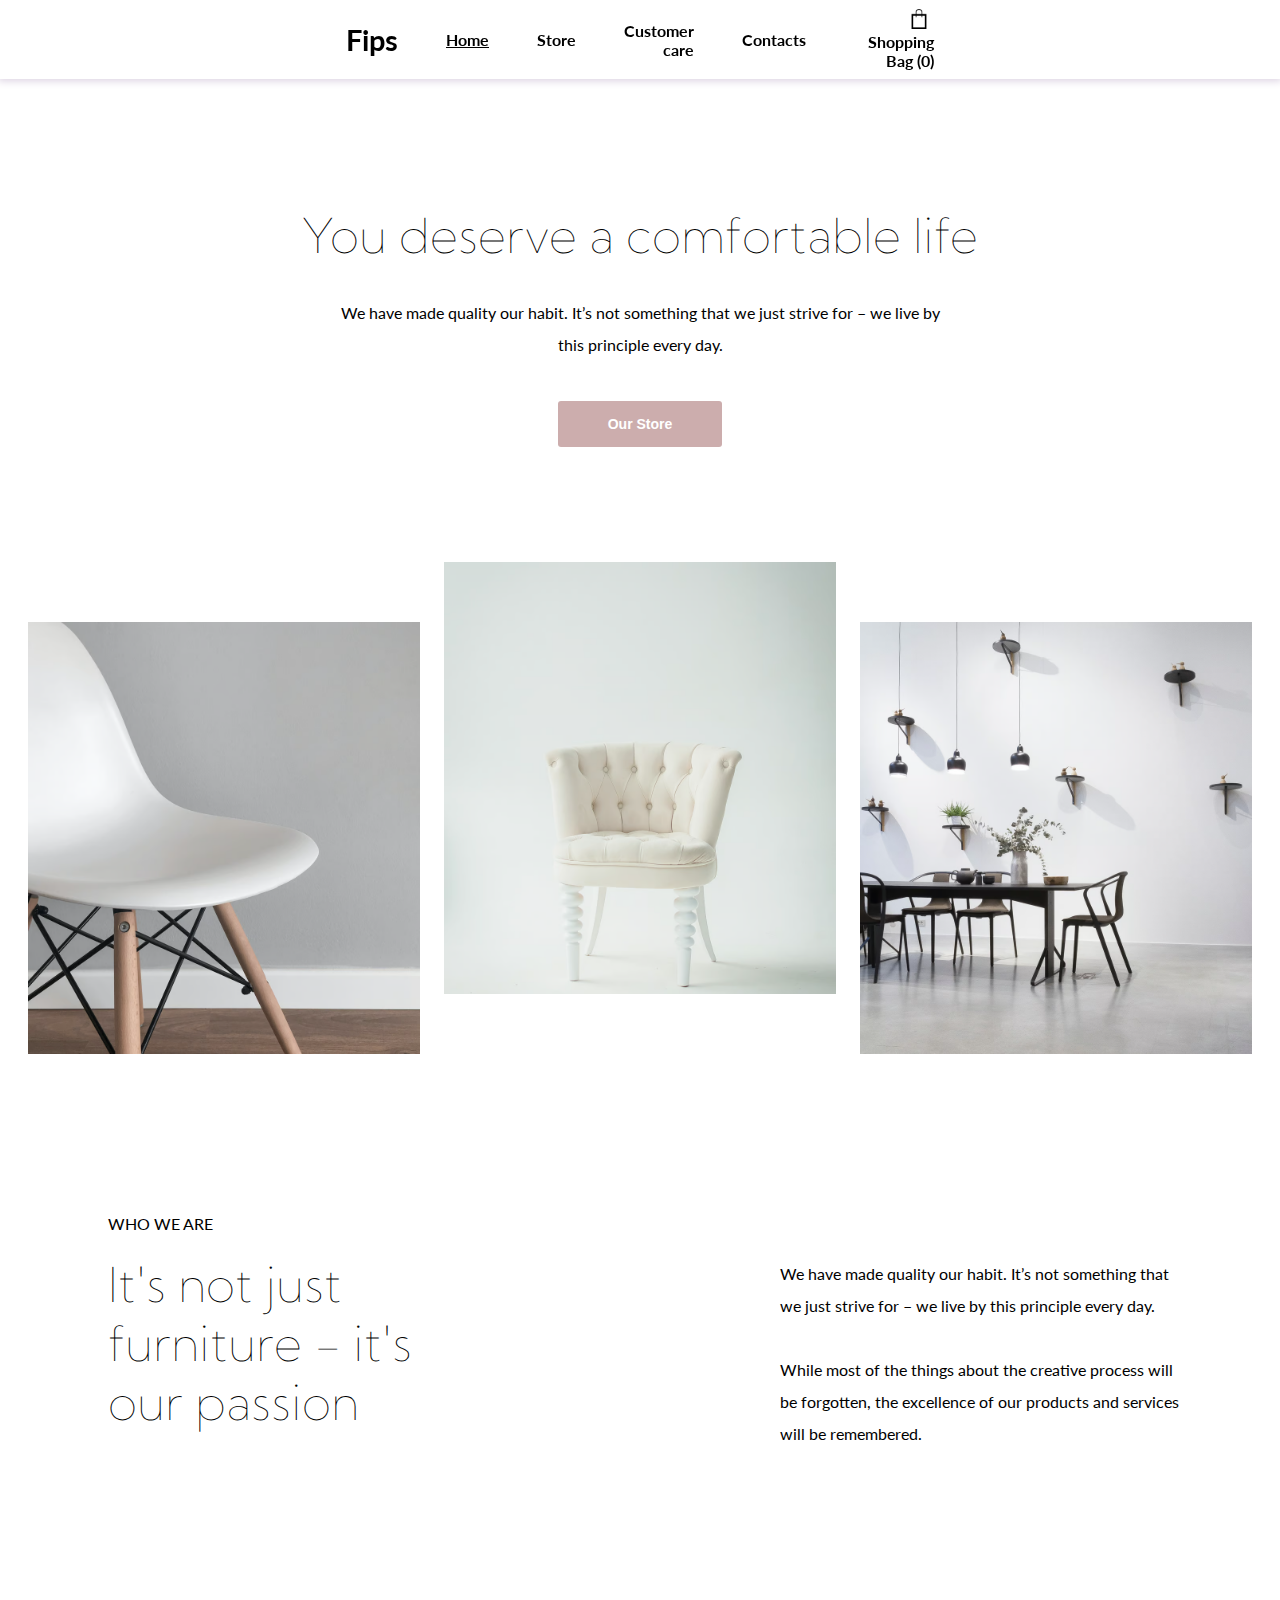
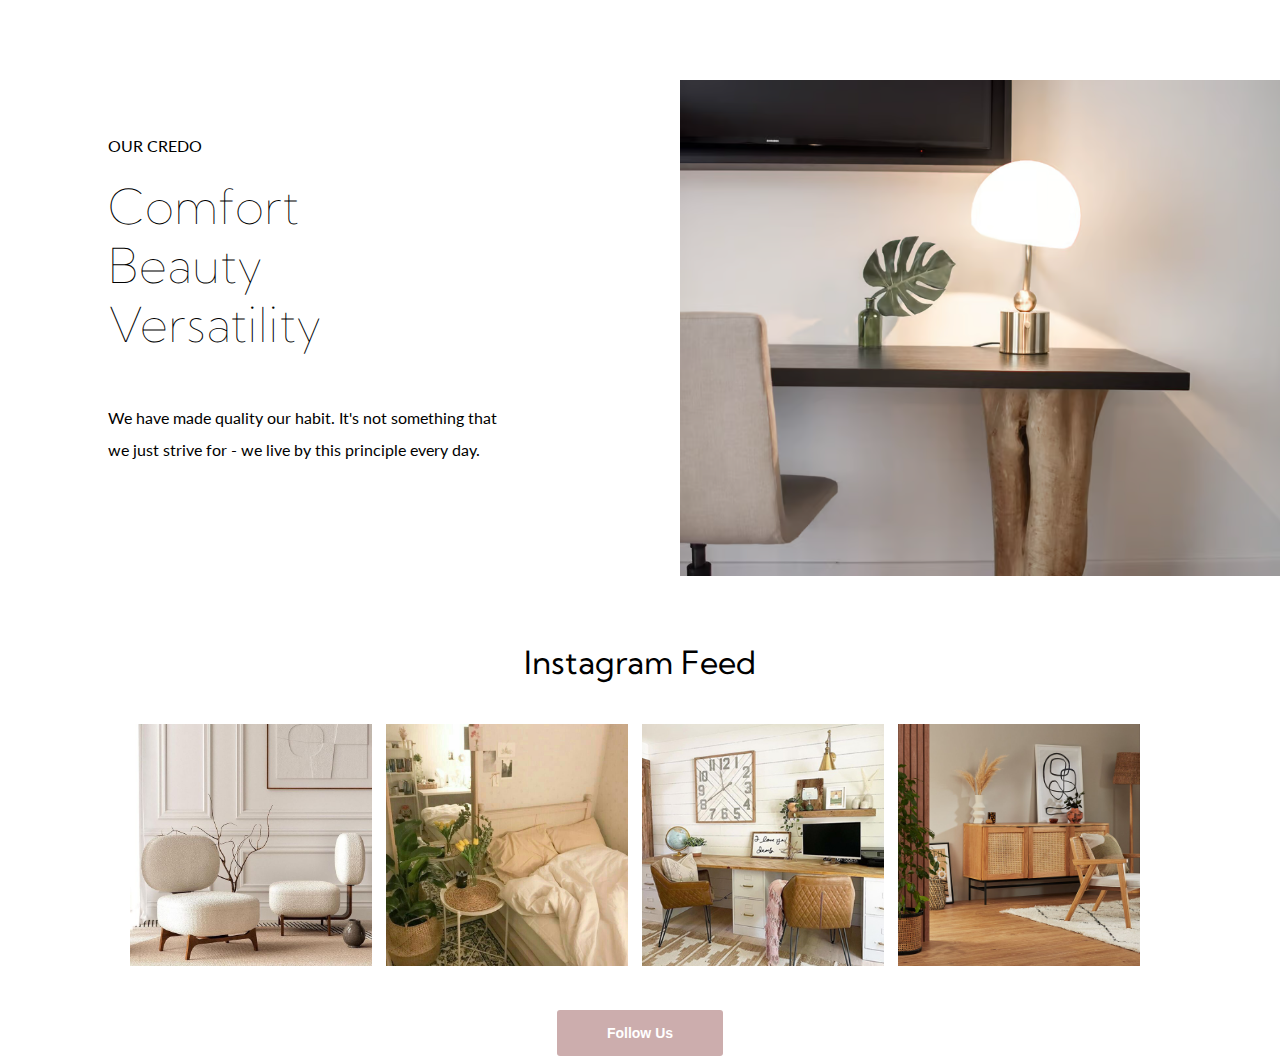
==== commit e3c5a43a: "completed sections 2 ,3 and 4" ====
--- a/index.html
+++ b/index.html
@@ -197,7 +197,7 @@
 	</nav>
 
 	<main class="center-div">
-		<section class="section-1 div-items-center">
+		<section class="section-1 div-items-center div-width">
 			<h1>You deserve a comfortable life</h1>
 			<p class="spacing">
 				We have made quality our habit. It’s not something that we just strive for – we live by <br> this principle every day. 
@@ -205,22 +205,41 @@
 			<div>
 				<button class="buttons margin-bottom-buttons">Our Store</button>
 			</div>
-			<div class="pictures-row-1 margin-center">
-				<div class="column picture-margin"><img class="aesthetic-images" src="images/agata-create-unsplash-AQEzqWqnVaS3eKx5.avif" alt="Chair 1"></div>
-				<div class="column"><img class="aesthetic-images" src="images/daniil-silantev-unsplash-YleXlbbvg6U9PDB9.avif" alt="chair 2"></div>
+			<div class="div-row margin-center">
+				<div class="column picture-margin picture-gap"><img class="aesthetic-images" src="images/agata-create-unsplash-AQEzqWqnVaS3eKx5.avif" alt="Chair 1"></div>
+				<div class="column picture-gap"><img class="aesthetic-images" src="images/daniil-silantev-unsplash-YleXlbbvg6U9PDB9.avif" alt="chair 2"></div>
 				<div class="column picture-margin"><img class="aesthetic-images align-bottom" src="images/jean-philippe-delberghe-PVQnaFyePvU-unsplash-mnl08bgoeeHyRV0W.avif" alt="table 1"></div>
 			</div>
 		</section>
 
+		<section class="section2">
+			<div class="div-row about-us-div col-pad-left">
+				<div class="column about-us-left">
+					<p>WHO WE ARE</p>
+					<h3>It's not just furniture - it's our passion</h3>
+				</div>
+				<div class="column p-width about-us-right">
+					<p class="p-width p-pad">We have made quality our habit. It’s not something that we just strive for – we live by this principle every day. <br><br>
+						While most of the things about the creative process will be forgotten, the excellence of our products and services will be remembered.</p>
+				</div>
+			</div>
+		</section>
+
 		<section>
-			<div>
-				<p>WHO WE ARE</p>
-				<P>It's not just furniture - it's our passion</P>
-			</div>
-		</section>
-
+			<div class="div-row about-us-div col-pad-left">
+				<div class="column about-us-left section-padding-top">
+					<p>OUR CREDO</p>
+					<h3>Comfort<br>Beauty<br>Versatility</h3>
+					<p class="p-width">We have made quality our habit. It's not something that we just strive for - we live by this principle every day.</p>
+				</div>
+				<div class="column about-us-right">
+					<img class="desk-plant-image" src="images/pexels-element-digital-m2WybgeZovtEvZ9K.avif" alt="Desk">
+				</div>
+			</div>
+		</section>
+	
 		<section>
-			<div>
+			<div class="ig-feed">
 				<div>
 					<p class="quotes">Instagram Feed</p>
 				</div>
--- a/styles/work8.css
+++ b/styles/work8.css
@@ -5,21 +5,24 @@
   bottom: 0;
   background-color: #FFFFFF;
   margin-top: 0;
-  
-}
+}
+
 
 p {
   line-height: 200%;
+  font-family: 'Lato', sans-serif;
+  margin: 0;
 }
 
 .center-div {
-  width: 1224px;
+  max-width: 1224px;
   margin: auto;
   width: 100%;
 }
 
+
 .margin-center {
-  margin: auto;
+  margin: 0 auto;
 }
 
 .div-items-center {
@@ -57,15 +60,18 @@
   margin-bottom: 115px;
 }
 
-.pictures-row-1{
+.column {
+  float: left;
+}
+
+.div-row::after{
   display: table;
   content: "";
   clear: both;
 }
 
-.column {
-  float: left;
-  padding-right: 25px;
+.picture-gap {
+  padding-right: 24px;
 }
 
 .picture-margin {
@@ -77,16 +83,82 @@
   width: 392px;
 }
 
+.section2 {
+  margin-top: 150px;
+  margin-bottom: 200px;
+}
+
+.about-us-div {
+  text-align: left;
+  margin-top: 50px;
+  margin-bottom: 50px;
+  display: table;
+}
+
+.col-pad-left {
+  padding-left: 80px;
+  
+} 
+
+.col-pad-right {
+  padding-right: 50px;
+}
+
+h3{
+  font-size: 48px;
+  width: 65%;
+  font-weight: lighter;
+  margin-top: 15px;
+  margin-right: 0;
+}
+
+.p-width {
+  width: 71%;
+}
+
+.p-pad {
+  padding-left: 100px;
+  padding-top: 50px;
+}
+
+.about-us-left {
+  width: 50%;
+}
+
+.about-us-right {
+  width: 50%;
+}
+
+.desk-plant-image {
+  height: 496px;
+  width: 600px;
+}
+
 
 .ig-pics-row {
   align-items: center;
 }
 
 .ig-pic {
-  height: 200px;
-  width: 200px;
-  margin-right: 5px;
-}
+  height: 242px;
+  width: 242px;
+  margin-right: 10px;
+}
+
+.section-padding-top {
+  padding-top: 50px;
+}
+
+.ig-feed {
+  text-align: center;
+}
+
+.quotes {
+  font-size: 32px;
+  margin-bottom: 30px;
+  font-family: 'Kumbh Sans', sans-serif
+}
+
 
 /* main {
   align-items: center;
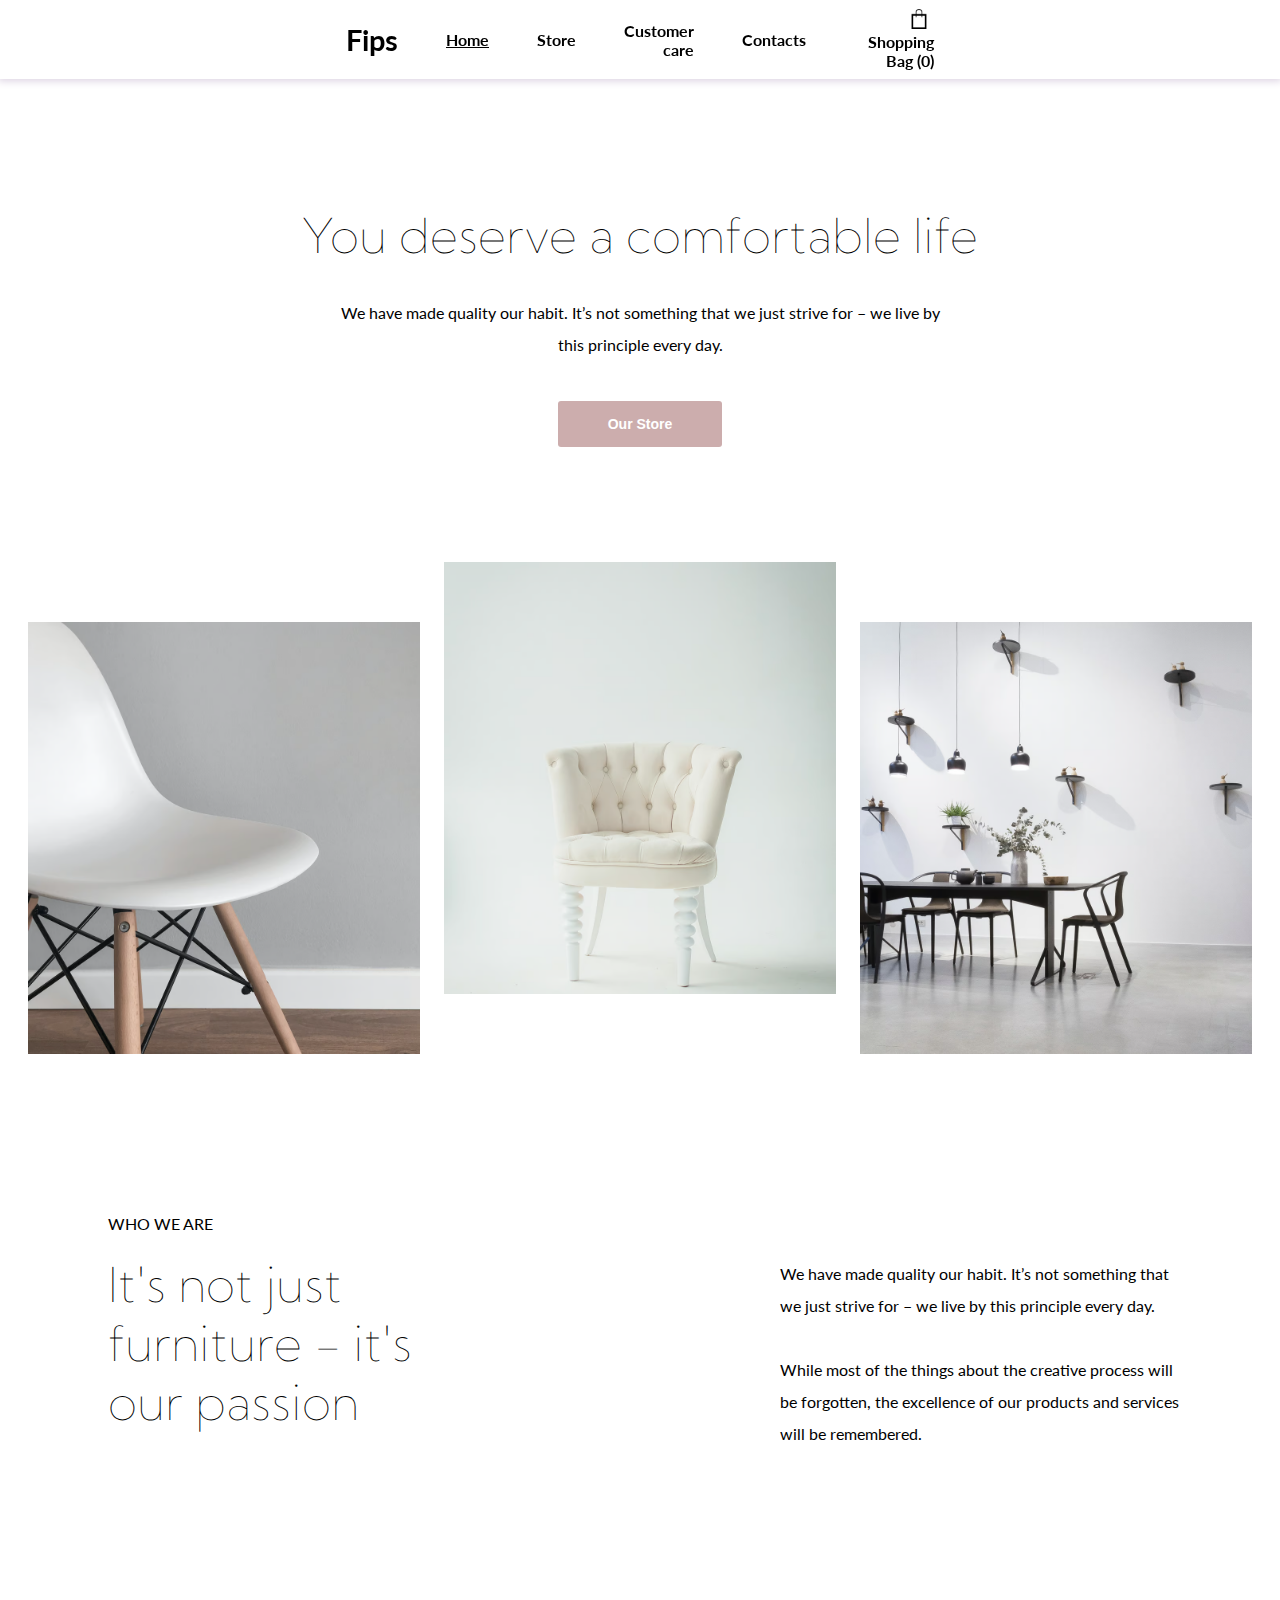
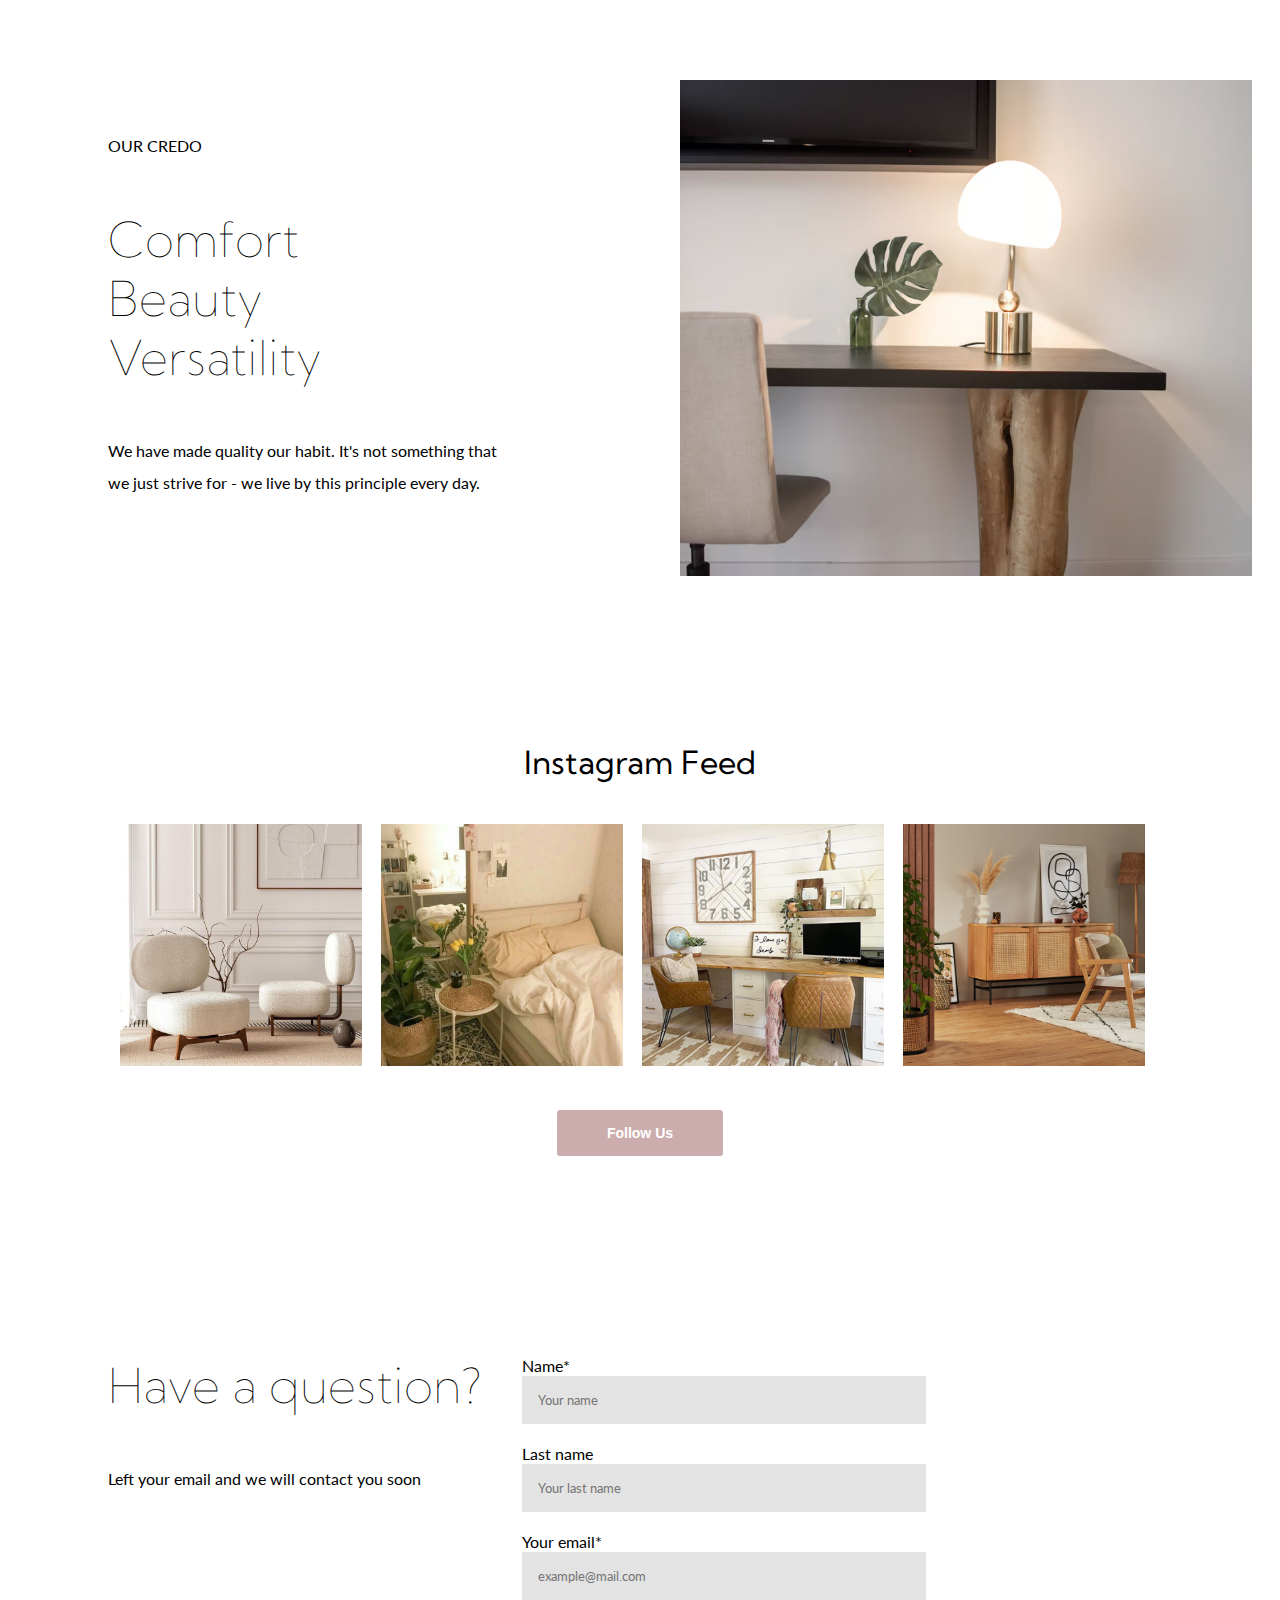
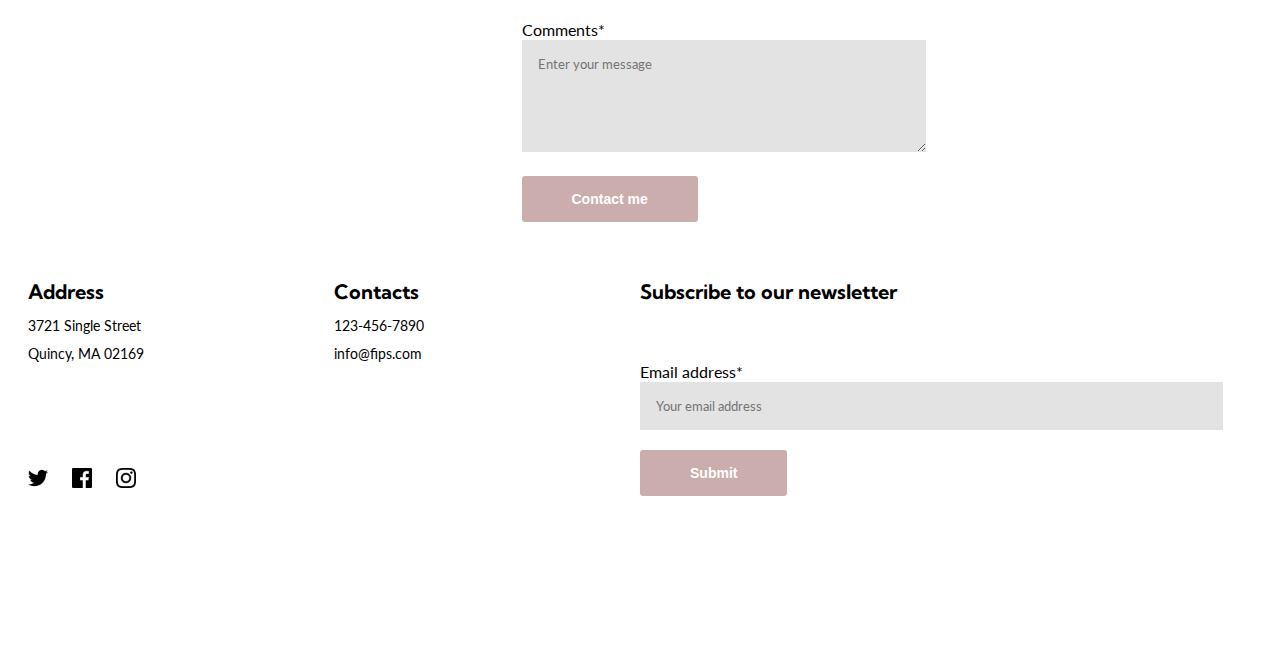
==== commit 1a11e264: "added last 3 sections" ====
--- a/index.html
+++ b/index.html
@@ -198,7 +198,7 @@
 
 	<main class="center-div">
 		<section class="section-1 div-items-center div-width">
-			<h1>You deserve a comfortable life</h1>
+			<h1 class="headings-font">You deserve a comfortable life</h1>
 			<p class="spacing">
 				We have made quality our habit. It’s not something that we just strive for – we live by <br> this principle every day. 
 			</p>
@@ -212,11 +212,11 @@
 			</div>
 		</section>
 
-		<section class="section2">
+		<section class="section-margin">
 			<div class="div-row about-us-div col-pad-left">
 				<div class="column about-us-left">
 					<p>WHO WE ARE</p>
-					<h3>It's not just furniture - it's our passion</h3>
+					<h3 class="about-us-width headings-font">It's not just furniture - it's our passion</h3>
 				</div>
 				<div class="column p-width about-us-right">
 					<p class="p-width p-pad">We have made quality our habit. It’s not something that we just strive for – we live by this principle every day. <br><br>
@@ -229,16 +229,16 @@
 			<div class="div-row about-us-div col-pad-left">
 				<div class="column about-us-left section-padding-top">
 					<p>OUR CREDO</p>
-					<h3>Comfort<br>Beauty<br>Versatility</h3>
+					<h3 class="headings-font">Comfort<br>Beauty<br>Versatility</h3>
 					<p class="p-width">We have made quality our habit. It's not something that we just strive for - we live by this principle every day.</p>
 				</div>
 				<div class="column about-us-right">
-					<img class="desk-plant-image" src="images/pexels-element-digital-m2WybgeZovtEvZ9K.avif" alt="Desk">
+					<img class="desk-plant-image max-width" src="images/pexels-element-digital-m2WybgeZovtEvZ9K.avif" alt="Desk">
 				</div>
 			</div>
 		</section>
 	
-		<section>
+		<section class="section-margin">
 			<div class="ig-feed">
 				<div>
 					<p class="quotes">Instagram Feed</p>
@@ -254,7 +254,77 @@
 				</div>
 			</div>
 		</section>
+
+		<!--Need help to align and format this section
+		why is it not going full width of the container?-->
+		<section class="footer">
+			<div class="div-row about-us-div col-pad-left ">
+				<div class="column about-us-left max-width">
+					<h3 class="question headings-font">Have a question?</h3>
+					<p>Left your email and we will contact you soon</p>
+				</div>
+				<div class="column about-us-right">
+					<div>
+						<form>
+							<div>
+								<label for="first">Name*</label><br>
+								<input type="text" id="first" name="firstname" class="box-design" placeholder="Your name">
+							</div>
+							<div>	
+								<label for="last">Last name</label><br>
+								<input type="text" id="last" name="lastname" class=" box-design" placeholder="Your last name">
+							</div>
+							<div>
+								<label for="email">Your email*</label><br>
+								<input type="text" id="first" name="firstname" class="box-design" placeholder="example@mail.com">
+							</div>
+							<div>
+								<label for="comments">Comments*</label><br>
+								<textarea id="comments" class="box-design" rows="5" cols="55" placeholder="Enter your message"></textarea>
+							</div>
+							<div>
+								<button class="buttons">Contact me</button>
+							</div>
+						</form>
+					</div>
+				</div>
+			</div>
+		</section>
+
+		<!-- <section class="footer-image" >
+			<img class="crop-image"src="images/photo-1511097799136-3661d1bb586c.avif" alt="footer-image">
+		</section> -->
+		<!--cannot crop image-->
 	
+		<footer class="footer div-row about-us-div">
+			<div class="column foot-col-small">
+				<p class="headings-font footer-heading-size"><strong>Address</strong></p>
+				<p class="footer-info">3721 Single Street</p>
+				<p class="footer-info">Quincy, MA 02169</p>
+				<div class="icons-row">
+					<img class="icons" src="images/icons/twitter-1.png" alt="Twitter">
+					<img class="icons" src="images/icons/facebook-6.png" alt="Facebook">
+					<img class="icons" src="images/icons/instagram-11.png" alt="Instagram">
+				</div>
+			</div>
+			<div class="column foot-col-small">
+				<p class="headings-font footer-heading-size"><strong>Contacts</strong></p>
+				<p class="footer-info">123-456-7890</p>
+				<p class="footer-info">info@fips.com</p>
+			</div>
+			<div class="column foot-col-large">
+				<p class="headings-font footer-heading-size subscribe"><strong>Subscribe to our newsletter</strong></p>
+				<form>
+					<div>
+						<label for="email-2">Email address*</label><br>
+						<input type="text" id="email-2" name="email-2" class="box-design" placeholder="Your email address">
+					</div>
+					<div>
+						<button class="buttons margin-bottom-buttons">Submit</button>
+					</div>
+				</form>
+			</div>
+		</footer>
 
 
 
--- a/styles/work8.css
+++ b/styles/work8.css
@@ -1,5 +1,4 @@
 body {
-  font-family: 'Kumbh Sans', sans-serif;
   margin: 0; 
   top: 0;
   bottom: 0;
@@ -7,11 +6,17 @@
   margin-top: 0;
 }
 
+p, label {
+  font-family: 'Lato', sans-serif;
+}
 
 p {
   line-height: 200%;
-  font-family: 'Lato', sans-serif;
   margin: 0;
+}
+
+.headings-font {
+  font-family: 'Kumbh Sans', sans-serif;
 }
 
 .center-div {
@@ -83,7 +88,7 @@
   width: 392px;
 }
 
-.section2 {
+.section-margin {
   margin-top: 150px;
   margin-bottom: 200px;
 }
@@ -97,7 +102,6 @@
 
 .col-pad-left {
   padding-left: 80px;
-  
 } 
 
 .col-pad-right {
@@ -106,8 +110,11 @@
 
 h3{
   font-size: 48px;
+  font-weight: lighter;
+}
+
+.about-us-width {
   width: 65%;
-  font-weight: lighter;
   margin-top: 15px;
   margin-right: 0;
 }
@@ -134,7 +141,9 @@
   width: 600px;
 }
 
-
+.ig-feed {
+  text-align: center;
+}
 .ig-pics-row {
   align-items: center;
 }
@@ -142,15 +151,11 @@
 .ig-pic {
   height: 242px;
   width: 242px;
-  margin-right: 10px;
+  margin-right: 15px;
 }
 
 .section-padding-top {
   padding-top: 50px;
-}
-
-.ig-feed {
-  text-align: center;
 }
 
 .quotes {
@@ -159,6 +164,67 @@
   font-family: 'Kumbh Sans', sans-serif
 }
 
+.question {
+  margin-top: 0;
+}
+
+.box-design {
+  font-family: 'Lato';
+  background-color: #e3e3e3;
+  width: 90%;
+  margin-bottom: 20px;
+  border: none;
+  padding: 16px;
+}
+
+.max-width {
+  max-width: 100%;
+}
+
+.footer-image {
+ height: 400px;
+}
+
+.crop-image {
+  object-fit: cover;
+  height: 100%;
+  width: 100%; 
+  display: block;
+  background-color: transparent;
+  position: absolute;
+  left: 0;
+  right: 0;
+}
+.footer {
+  width: 100%;
+}
+.foot-col-small {
+  width: 25%;
+}
+
+.foot-col-large {
+  width: 50%;
+}
+
+.footer-heading-size {
+  font-size: 20px;
+}
+
+.footer-info {
+  font-size: 14px;
+}
+
+.icons-row {
+  margin-top: 100px;
+}
+.icons {
+  height: 20px;
+  margin-right: 20px;
+}
+
+.subscribe {
+  margin-bottom: 50px;
+}
 
 /* main {
   align-items: center;
